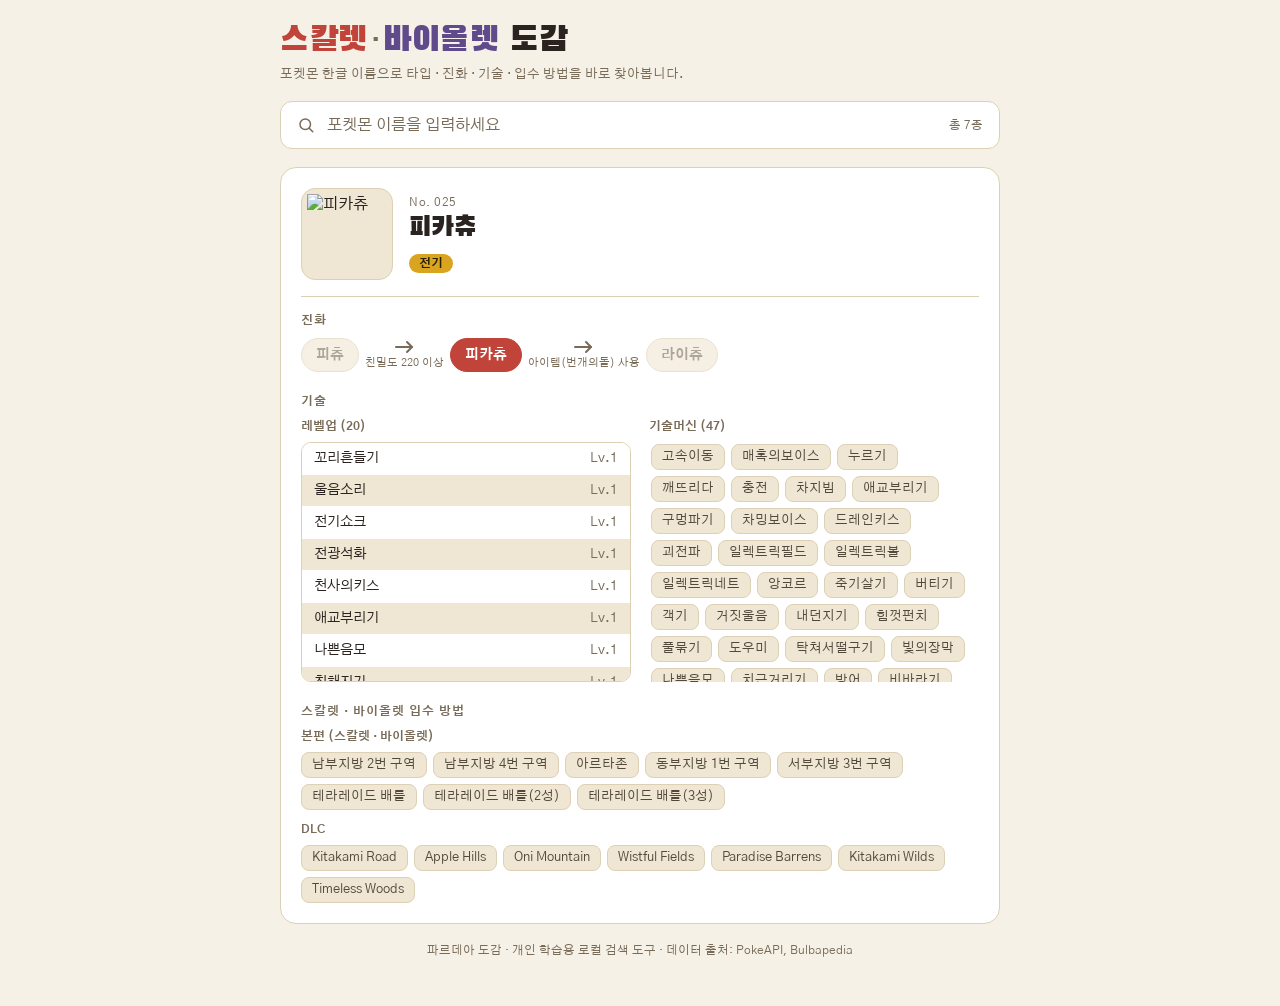
==== app/index.html @ b7cb0bc8 "fix: 여러 지역폼(유노바/히스이 등)이 있는 포켓몬의 입수정보 오염 수정 (TDD) - 릴리간트처럼 유노바/히스이 두 폼이 있는 포켓몬은 칸 안에 필드 지역과   'Pokémo" ====
<!doctype html>
<html lang="ko">
<head>
<meta charset="utf-8">
<meta name="viewport" content="width=device-width, initial-scale=1, maximum-scale=1">
<title>파르데아 도감</title>
<meta name="description" content="스칼렛·바이올렛 포켓몬 검색 도감">
<meta name="theme-color" content="#c1443a">
<link rel="manifest" href="manifest.json">
<link rel="icon" href="icons/icon-192.png">
<link rel="apple-touch-icon" href="icons/icon-192.png">
<link rel="preconnect" href="https://fonts.googleapis.com">
<link rel="stylesheet" href="https://fonts.googleapis.com/css2?family=Black+Han+Sans&family=Gothic+A1:wght@400;500;700;800&display=swap">
<link rel="stylesheet" href="style.css">
</head>
<body>
<div class="wrap">
  <h1><span class="scarlet">스칼렛</span><span class="dot">·</span><span class="violet">바이올렛</span> 도감</h1>
  <p class="subtitle">포켓몬 한글 이름으로 타입 · 진화 · 기술 · 입수 방법을 바로 찾아봅니다.</p>

  <div class="search-area">
    <div class="search-box">
      <svg width="18" height="18" viewBox="0 0 24 24" fill="none" stroke="currentColor" stroke-width="2" stroke-linecap="round"><circle cx="11" cy="11" r="7"/><line x1="21" y1="21" x2="16.65" y2="16.65"/></svg>
      <input id="search-input" type="text" placeholder="포켓몬 이름을 입력하세요" autocomplete="off" aria-label="포켓몬 검색" role="combobox" aria-controls="suggestions" />
      <span class="search-count" id="search-count"></span>
    </div>
    <div class="suggestions" id="suggestions" role="listbox" hidden></div>
  </div>

  <main>
    <div class="card" id="detail-card"></div>
  </main>

  <footer class="note">파르데아 도감 · 개인 학습용 로컬 검색 도구 · 데이터 출처: PokeAPI, Bulbapedia</footer>
</div>

<script src="data.js"></script>
<script src="app.js"></script>
</body>
</html>
---- app/style.css ----
:root {
  --bg: #f6f1e7;
  --surface: #ffffff;
  --surface-2: #efe6d3;
  --border: #ddd0b4;
  --text: #2a2320;
  --text-muted: #786b58;
  --scarlet: #c1443a;
  --scarlet-soft: #f2ddd6;
  --violet: #5f4b8b;
  --accent: var(--scarlet);
  --focus-ring: #8a6d3b;
  --tag-bg: #efe6d3;
  --tag-text: #52493c;

  --type-노말: #a5a290; --type-노말-fg: #2a2000;
  --type-불꽃: #d9642f; --type-불꽃-fg: #fff6f0;
  --type-물: #3f7fc1; --type-물-fg: #eef6ff;
  --type-전기: #d9a521; --type-전기-fg: #2a2000;
  --type-풀: #4f9a4a; --type-풀-fg: #f3fbf1;
  --type-얼음: #5cc0c0; --type-얼음-fg: #072424;
  --type-격투: #b3492f; --type-격투-fg: #fff1ec;
  --type-독: #8a4f9e; --type-독-fg: #f7edfb;
  --type-땅: #c9a24a; --type-땅-fg: #2a2000;
  --type-비행: #8ba0d9; --type-비행-fg: #10173a;
  --type-에스퍼: #d1608c; --type-에스퍼-fg: #390019;
  --type-벌레: #8a9a2f; --type-벌레-fg: #f6faec;
  --type-바위: #a68a4c; --type-바위-fg: #241c06;
  --type-고스트: #6a5296; --type-고스트-fg: #f4f0fb;
  --type-드래곤: #6d4fc4; --type-드래곤-fg: #f2eefe;
  --type-악: #4a3f4f; --type-악-fg: #f2eef5;
  --type-강철: #8e97a8; --type-강철-fg: #12151b;
  --type-페어리: #d98cc1; --type-페어리-fg: #3a0e2a;
}

@media (prefers-color-scheme: dark) {
  :root:not([data-theme="light"]) {
    --bg: #171320;
    --surface: #201b2b;
    --surface-2: #2a2438;
    --border: #3a3247;
    --text: #ece7f2;
    --text-muted: #a99ec2;
    --scarlet: #e26456;
    --scarlet-soft: #402124;
    --violet: #b79ee8;
    --accent: var(--scarlet);
    --focus-ring: #d8b568;
    --tag-bg: #2a2438;
    --tag-text: #cfc6e0;
  }
}
:root[data-theme="dark"] {
  --bg: #171320;
  --surface: #201b2b;
  --surface-2: #2a2438;
  --border: #3a3247;
  --text: #ece7f2;
  --text-muted: #a99ec2;
  --scarlet: #e26456;
  --scarlet-soft: #402124;
  --violet: #b79ee8;
  --accent: var(--scarlet);
  --focus-ring: #d8b568;
  --tag-bg: #2a2438;
  --tag-text: #cfc6e0;
}

* { box-sizing: border-box; }

html, body { margin: 0; }

body {
  background: var(--bg);
  color: var(--text);
  font-family: "Gothic A1", "Malgun Gothic", sans-serif;
  padding: 20px 16px 48px;
}

.wrap { max-width: 720px; margin: 0 auto; }

h1 {
  font-family: "Black Han Sans", "Gothic A1", sans-serif;
  font-weight: 400;
  font-size: clamp(26px, 6vw, 34px);
  letter-spacing: 0.5px;
  margin: 0 0 4px;
  text-wrap: balance;
}
h1 .scarlet { color: var(--scarlet); }
h1 .dot { color: var(--text-muted); margin: 0 2px; }
h1 .violet { color: var(--violet); }

.subtitle { color: var(--text-muted); font-size: 13px; margin: 0 0 18px; }

.search-area { position: relative; margin-bottom: 18px; }

.search-box {
  display: flex;
  align-items: center;
  gap: 10px;
  background: var(--surface);
  border: 1.5px solid var(--border);
  border-radius: 12px;
  padding: 12px 16px;
}
.search-box:focus-within {
  border-color: var(--accent);
  box-shadow: 0 0 0 3px color-mix(in srgb, var(--accent) 20%, transparent);
}
.search-box svg { flex: 0 0 auto; color: var(--text-muted); }
.search-box input {
  flex: 1;
  border: none;
  outline: none;
  background: transparent;
  color: var(--text);
  font-family: inherit;
  font-size: 16px;
}
.search-box input::placeholder { color: var(--text-muted); }
.search-count { font-size: 12px; color: var(--text-muted); font-variant-numeric: tabular-nums; flex: 0 0 auto; }

.suggestions {
  position: absolute;
  top: calc(100% + 6px);
  left: 0; right: 0;
  background: var(--surface);
  border: 1px solid var(--border);
  border-radius: 12px;
  overflow: hidden;
  max-height: 60vh;
  overflow-y: auto;
  box-shadow: 0 12px 28px rgba(0,0,0,0.16);
  z-index: 20;
}
.suggestions[hidden] { display: none; }
.suggestion {
  display: flex;
  align-items: center;
  gap: 12px;
  width: 100%;
  padding: 10px 14px;
  background: none;
  border: none;
  border-bottom: 1px solid var(--border);
  text-align: left;
  cursor: pointer;
  color: var(--text);
  font-family: inherit;
  font-size: 15px;
}
.suggestion:last-child { border-bottom: none; }
.suggestion:hover, .suggestion:focus-visible, .suggestion.active { background: var(--surface-2); }
.suggestion .dex-no { font-variant-numeric: tabular-nums; color: var(--text-muted); font-size: 12px; width: 34px; flex: 0 0 auto; }
.suggestion mark { background: var(--scarlet-soft); color: var(--text); border-radius: 3px; padding: 0 1px; }
.suggestion .thumb { width: 28px; height: 28px; border-radius: 6px; background: var(--surface-2); flex: 0 0 auto; object-fit: contain; }
.suggestion .types { display: flex; gap: 4px; margin-left: auto; }

.type-pill {
  display: inline-flex;
  align-items: center;
  padding: 2px 10px;
  border-radius: 999px;
  font-size: 12px;
  font-weight: 700;
  letter-spacing: 0.2px;
}

.card {
  background: var(--surface);
  border: 1px solid var(--border);
  border-radius: 16px;
  padding: 20px;
}

.detail-head {
  display: flex;
  align-items: center;
  gap: 16px;
  flex-wrap: wrap;
  padding-bottom: 16px;
  margin-bottom: 16px;
  border-bottom: 1px solid var(--border);
}
.mon-portrait {
  width: 92px;
  height: 92px;
  flex: 0 0 auto;
  border-radius: 14px;
  background: var(--surface-2);
  border: 1px solid var(--border);
  display: flex;
  align-items: center;
  justify-content: center;
  overflow: hidden;
}
.mon-portrait img { width: 88%; height: 88%; object-fit: contain; }
.detail-head .id { font-variant-numeric: tabular-nums; color: var(--text-muted); font-size: 12px; letter-spacing: 0.5px; }
.detail-head h2 { font-family: "Black Han Sans", "Gothic A1", sans-serif; font-weight: 400; font-size: 27px; margin: 2px 0 8px; }
.detail-head .types { display: flex; gap: 6px; }

section.block { margin-bottom: 22px; }
section.block:last-child { margin-bottom: 0; }
section.block h3 { font-size: 12px; text-transform: uppercase; letter-spacing: 1px; color: var(--text-muted); margin: 0 0 10px; font-weight: 700; }

.evo-chain { display: flex; align-items: center; flex-wrap: wrap; gap: 6px 4px; }
.evo-node {
  padding: 7px 14px; border-radius: 999px; background: var(--surface-2); border: 1px solid var(--border);
  font-size: 14px; font-weight: 700; font-family: inherit; color: var(--text); cursor: default;
}
button.evo-node { cursor: pointer; transition: transform 0.08s ease, border-color 0.15s ease; }
button.evo-node:hover { border-color: var(--accent); transform: translateY(-1px); }
button.evo-node:disabled { cursor: not-allowed; color: var(--text-muted); opacity: 0.6; }
.evo-node.current { background: var(--accent); color: #fff; border-color: var(--accent); }
.evo-arrow { display: flex; flex-direction: column; align-items: center; gap: 2px; padding: 0 2px; }
.evo-arrow svg { color: var(--text-muted); }
.evo-arrow .cond { font-size: 11px; color: var(--text-muted); white-space: nowrap; }
.evo-single { color: var(--text-muted); font-size: 14px; }

.moves-grid { display: grid; grid-template-columns: 1fr; gap: 18px; }
@media (min-width: 520px) { .moves-grid { grid-template-columns: repeat(2, 1fr); } }
.moves-col h4 { font-size: 12px; color: var(--text-muted); margin: 0 0 8px; font-weight: 700; }
.move-list { list-style: none; margin: 0; padding: 0; display: flex; flex-direction: column; gap: 1px; max-height: 240px; overflow-y: auto; border: 1px solid var(--border); border-radius: 10px; }
.move-list li { display: flex; justify-content: space-between; gap: 10px; padding: 7px 12px; font-size: 13.5px; background: var(--surface); }
.move-list li:nth-child(even) { background: var(--surface-2); }
.move-list .lv { font-variant-numeric: tabular-nums; color: var(--text-muted); flex: 0 0 auto; }
.tm-tags { display: flex; flex-wrap: wrap; gap: 6px; max-height: 240px; overflow-y: auto; padding: 2px; }

.tag { display: inline-block; padding: 4px 10px; border-radius: 8px; background: var(--tag-bg); color: var(--tag-text); font-size: 12.5px; border: 1px solid var(--border); }
.loc-groups { display: flex; flex-direction: column; gap: 12px; }
.loc-group h4 { font-size: 12px; color: var(--text-muted); margin: 0 0 8px; font-weight: 700; }
.loc-tags { display: flex; flex-wrap: wrap; gap: 6px; }
.loc-empty { font-size: 13px; color: var(--text-muted); font-style: italic; }

.empty-state { text-align: center; padding: 40px 16px; color: var(--text-muted); }

footer.note { margin-top: 20px; font-size: 11.5px; color: var(--text-muted); text-align: center; }

::-webkit-scrollbar { width: 8px; height: 8px; }
::-webkit-scrollbar-thumb { background: var(--border); border-radius: 8px; }

:focus-visible { outline: 2px solid var(--focus-ring); outline-offset: 2px; }
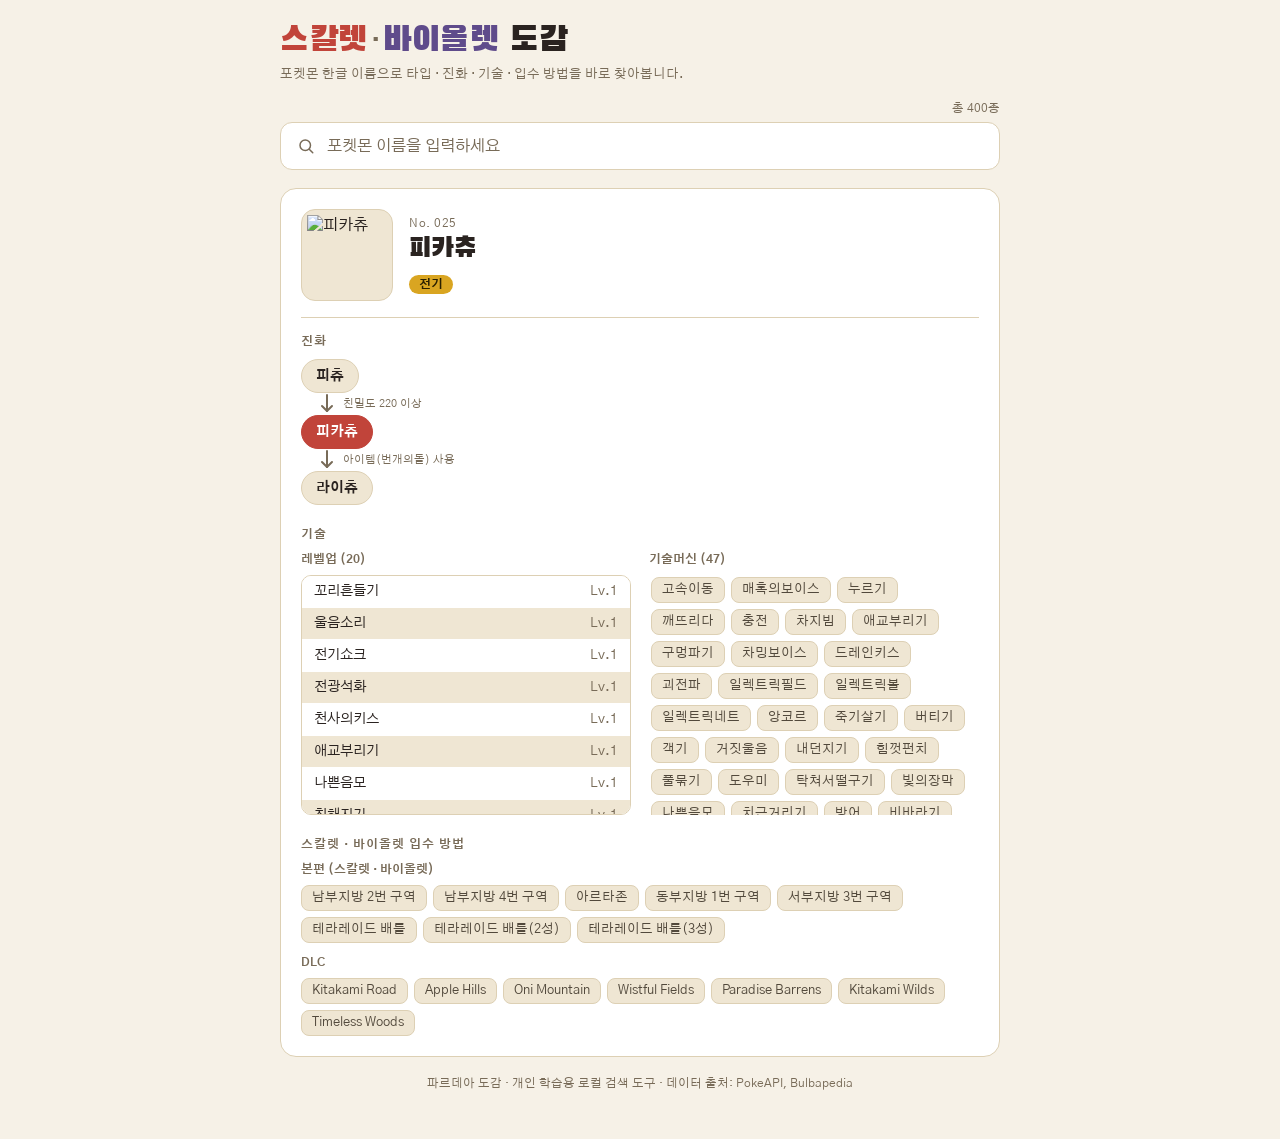
==== commit 5e3cba5b: "fix: 모바일 가로스크롤 근본 원인 제거 + 진화 체인 무조건 세로 고정 - '총 N종' 표시가 검색창 내부 flex 줄에 끼어있다가 좁은 화면에서 넘치던 게   가로 스크롤의 " ====
--- a/app/index.html
+++ b/app/index.html
@@ -19,10 +19,10 @@
   <p class="subtitle">포켓몬 한글 이름으로 타입 · 진화 · 기술 · 입수 방법을 바로 찾아봅니다.</p>
 
   <div class="search-area">
+    <div class="search-meta"><span id="search-count"></span></div>
     <div class="search-box">
       <svg width="18" height="18" viewBox="0 0 24 24" fill="none" stroke="currentColor" stroke-width="2" stroke-linecap="round"><circle cx="11" cy="11" r="7"/><line x1="21" y1="21" x2="16.65" y2="16.65"/></svg>
       <input id="search-input" type="text" placeholder="포켓몬 이름을 입력하세요" autocomplete="off" aria-label="포켓몬 검색" role="combobox" aria-controls="suggestions" />
-      <span class="search-count" id="search-count"></span>
     </div>
     <div class="suggestions" id="suggestions" role="listbox" hidden></div>
   </div>
--- a/app/style.css
+++ b/app/style.css
@@ -66,18 +66,25 @@
   --tag-text: #cfc6e0;
 }
 
-* { box-sizing: border-box; }
+* { box-sizing: border-box; min-width: 0; }
 
 html, body { margin: 0; }
+
+html {
+  overflow-x: hidden;
+}
 
 body {
   background: var(--bg);
   color: var(--text);
   font-family: "Gothic A1", "Malgun Gothic", sans-serif;
   padding: 20px 16px 48px;
-}
-
-.wrap { max-width: 720px; margin: 0 auto; }
+  overflow-x: hidden;
+}
+
+img { max-width: 100%; }
+
+.wrap { max-width: 720px; margin: 0 auto; width: 100%; }
 
 h1 {
   font-family: "Black Han Sans", "Gothic A1", sans-serif;
@@ -95,10 +102,19 @@
 
 .search-area { position: relative; margin-bottom: 18px; }
 
+.search-meta {
+  text-align: right;
+  font-size: 12px;
+  color: var(--text-muted);
+  font-variant-numeric: tabular-nums;
+  margin-bottom: 6px;
+}
+
 .search-box {
   display: flex;
   align-items: center;
   gap: 10px;
+  width: 100%;
   background: var(--surface);
   border: 1.5px solid var(--border);
   border-radius: 12px;
@@ -119,7 +135,6 @@
   font-size: 16px;
 }
 .search-box input::placeholder { color: var(--text-muted); }
-.search-count { font-size: 12px; color: var(--text-muted); font-variant-numeric: tabular-nums; flex: 0 0 auto; }
 
 .suggestions {
   position: absolute;
@@ -204,18 +219,24 @@
 section.block:last-child { margin-bottom: 0; }
 section.block h3 { font-size: 12px; text-transform: uppercase; letter-spacing: 1px; color: var(--text-muted); margin: 0 0 10px; font-weight: 700; }
 
-.evo-chain { display: flex; align-items: center; flex-wrap: wrap; gap: 6px 4px; }
+/* 화면 폭과 무관하게 항상 세로로 쌓는다 - 가로로 이어붙이면 중간에 끊길 때 보기 나쁘다 */
+.evo-chain { display: flex; flex-direction: column; align-items: flex-start; gap: 2px; max-width: 100%; }
 .evo-node {
+  max-width: 100%;
   padding: 7px 14px; border-radius: 999px; background: var(--surface-2); border: 1px solid var(--border);
   font-size: 14px; font-weight: 700; font-family: inherit; color: var(--text); cursor: default;
+  white-space: nowrap; overflow: hidden; text-overflow: ellipsis;
 }
 button.evo-node { cursor: pointer; transition: transform 0.08s ease, border-color 0.15s ease; }
 button.evo-node:hover { border-color: var(--accent); transform: translateY(-1px); }
 button.evo-node:disabled { cursor: not-allowed; color: var(--text-muted); opacity: 0.6; }
 .evo-node.current { background: var(--accent); color: #fff; border-color: var(--accent); }
-.evo-arrow { display: flex; flex-direction: column; align-items: center; gap: 2px; padding: 0 2px; }
-.evo-arrow svg { color: var(--text-muted); }
-.evo-arrow .cond { font-size: 11px; color: var(--text-muted); white-space: nowrap; }
+.evo-arrow {
+  display: flex; flex-direction: row; align-items: center; gap: 6px;
+  padding: 2px 0 2px 16px; flex: 0 0 auto; max-width: 100%;
+}
+.evo-arrow svg { color: var(--text-muted); flex: 0 0 auto; transform: rotate(90deg); }
+.evo-arrow .cond { font-size: 11px; color: var(--text-muted); white-space: normal; overflow-wrap: anywhere; }
 .evo-single { color: var(--text-muted); font-size: 14px; }
 
 .moves-grid { display: grid; grid-template-columns: 1fr; gap: 18px; }
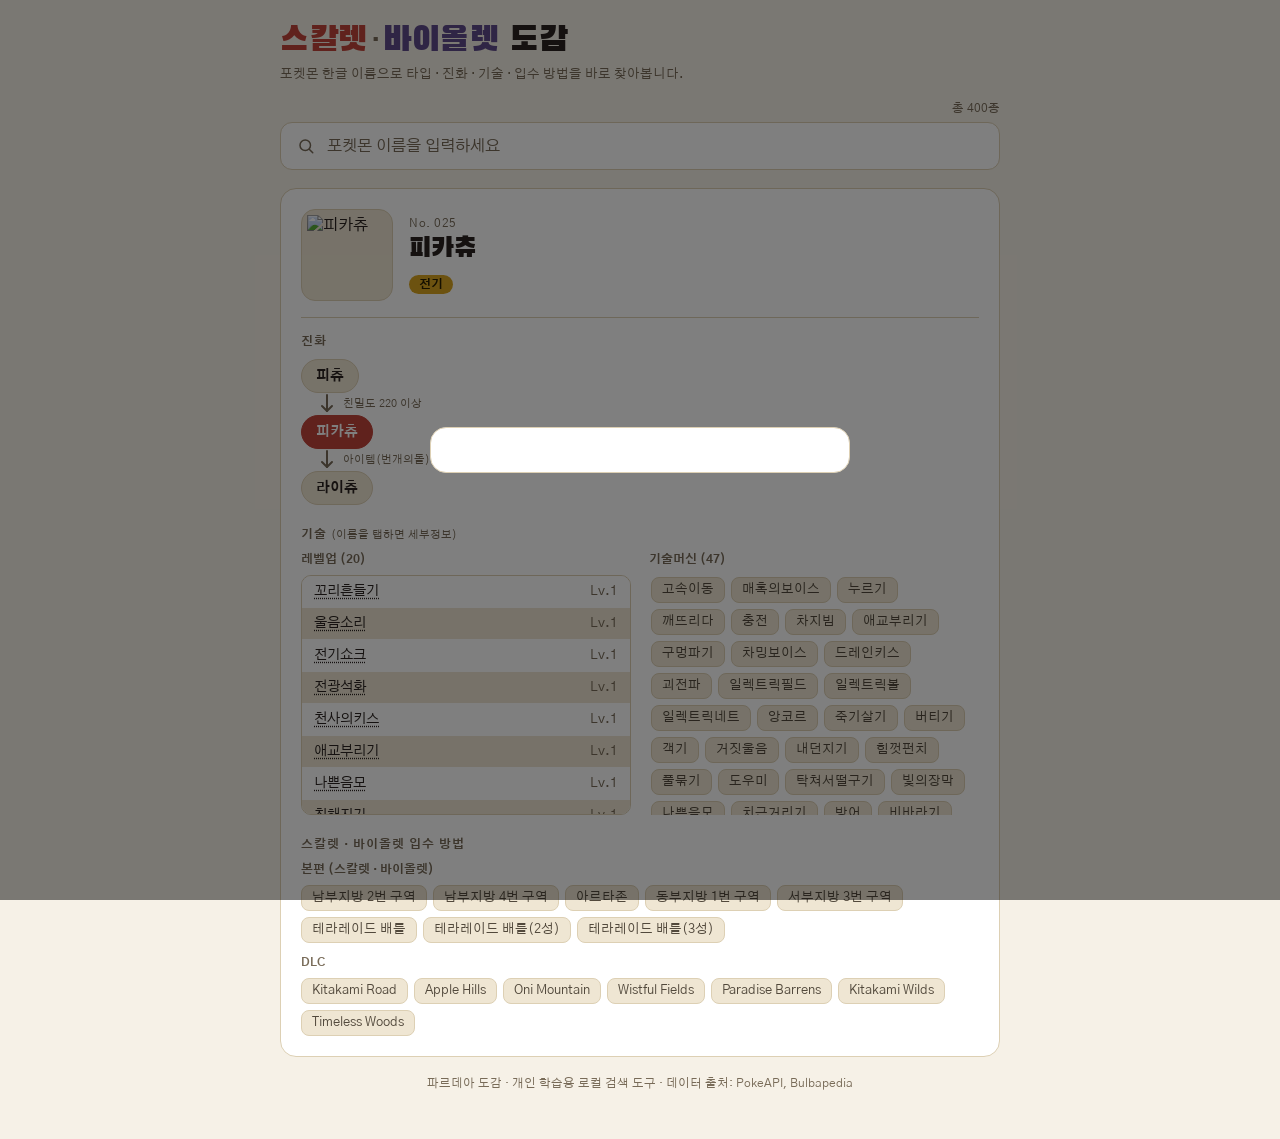
==== commit e202cec3: "feat: 기술 세부정보 툴팁 UI + 전체 데이터 백필 - 기술 이름을 탭하면 위력/명중률/PP/분류/타입/한글 설명이 팝업으로 표시됨 - 팝업 바깥(배경) 클릭 또는 Esc, " ====
--- a/app/index.html
+++ b/app/index.html
@@ -34,6 +34,10 @@
   <footer class="note">파르데아 도감 · 개인 학습용 로컬 검색 도구 · 데이터 출처: PokeAPI, Bulbapedia</footer>
 </div>
 
+<div class="tooltip-backdrop" id="move-tooltip-backdrop" hidden>
+  <div class="tooltip-card" id="move-tooltip-card" role="dialog" aria-modal="true"></div>
+</div>
+
 <script src="data.js"></script>
 <script src="app.js"></script>
 </body>
--- a/app/style.css
+++ b/app/style.css
@@ -242,6 +242,15 @@
 .moves-grid { display: grid; grid-template-columns: 1fr; gap: 18px; }
 @media (min-width: 520px) { .moves-grid { grid-template-columns: repeat(2, 1fr); } }
 .moves-col h4 { font-size: 12px; color: var(--text-muted); margin: 0 0 8px; font-weight: 700; }
+.hint { font-size: 11px; color: var(--text-muted); text-transform: none; letter-spacing: 0; font-weight: 400; }
+
+.move-name {
+  background: none; border: none; padding: 0; margin: 0; font: inherit; color: inherit;
+  cursor: pointer; text-align: left; text-decoration: underline dotted; text-underline-offset: 3px;
+}
+.move-name:hover, .move-name:focus-visible { color: var(--accent); }
+.move-name.tag { text-decoration: none; }
+.move-name.tag:hover, .move-name.tag:focus-visible { border-color: var(--accent); color: var(--accent); }
 .move-list { list-style: none; margin: 0; padding: 0; display: flex; flex-direction: column; gap: 1px; max-height: 240px; overflow-y: auto; border: 1px solid var(--border); border-radius: 10px; }
 .move-list li { display: flex; justify-content: space-between; gap: 10px; padding: 7px 12px; font-size: 13.5px; background: var(--surface); }
 .move-list li:nth-child(even) { background: var(--surface-2); }
@@ -262,3 +271,52 @@
 ::-webkit-scrollbar-thumb { background: var(--border); border-radius: 8px; }
 
 :focus-visible { outline: 2px solid var(--focus-ring); outline-offset: 2px; }
+
+.tooltip-backdrop {
+  position: fixed;
+  inset: 0;
+  background: rgba(0, 0, 0, 0.5);
+  display: flex;
+  align-items: flex-end;
+  justify-content: center;
+  padding: 0;
+  z-index: 100;
+}
+@media (min-width: 520px) {
+  .tooltip-backdrop { align-items: center; padding: 20px; }
+}
+.tooltip-card {
+  position: relative;
+  width: 100%;
+  max-width: 420px;
+  max-height: 80vh;
+  overflow-y: auto;
+  background: var(--surface);
+  border: 1px solid var(--border);
+  border-radius: 16px 16px 0 0;
+  padding: 22px 20px;
+}
+@media (min-width: 520px) {
+  .tooltip-card { border-radius: 16px; }
+}
+.tooltip-close {
+  position: absolute;
+  top: 12px; right: 12px;
+  width: 28px; height: 28px;
+  border-radius: 50%;
+  border: 1px solid var(--border);
+  background: var(--surface-2);
+  color: var(--text-muted);
+  font-size: 13px;
+  cursor: pointer;
+}
+.tooltip-header { display: flex; align-items: center; gap: 10px; padding-right: 30px; margin-bottom: 14px; }
+.tooltip-name { font-family: "Black Han Sans", "Gothic A1", sans-serif; font-weight: 400; font-size: 20px; }
+.tooltip-stats { display: grid; grid-template-columns: repeat(4, 1fr); gap: 8px; margin-bottom: 14px; }
+.tooltip-stat {
+  display: flex; flex-direction: column; gap: 2px; align-items: center;
+  background: var(--surface-2); border-radius: 10px; padding: 8px 4px;
+}
+.tooltip-stat-label { font-size: 11px; color: var(--text-muted); }
+.tooltip-stat-value { font-size: 14px; font-weight: 700; font-variant-numeric: tabular-nums; }
+.tooltip-desc { font-size: 13.5px; line-height: 1.6; color: var(--text); margin: 0; white-space: pre-line; }
